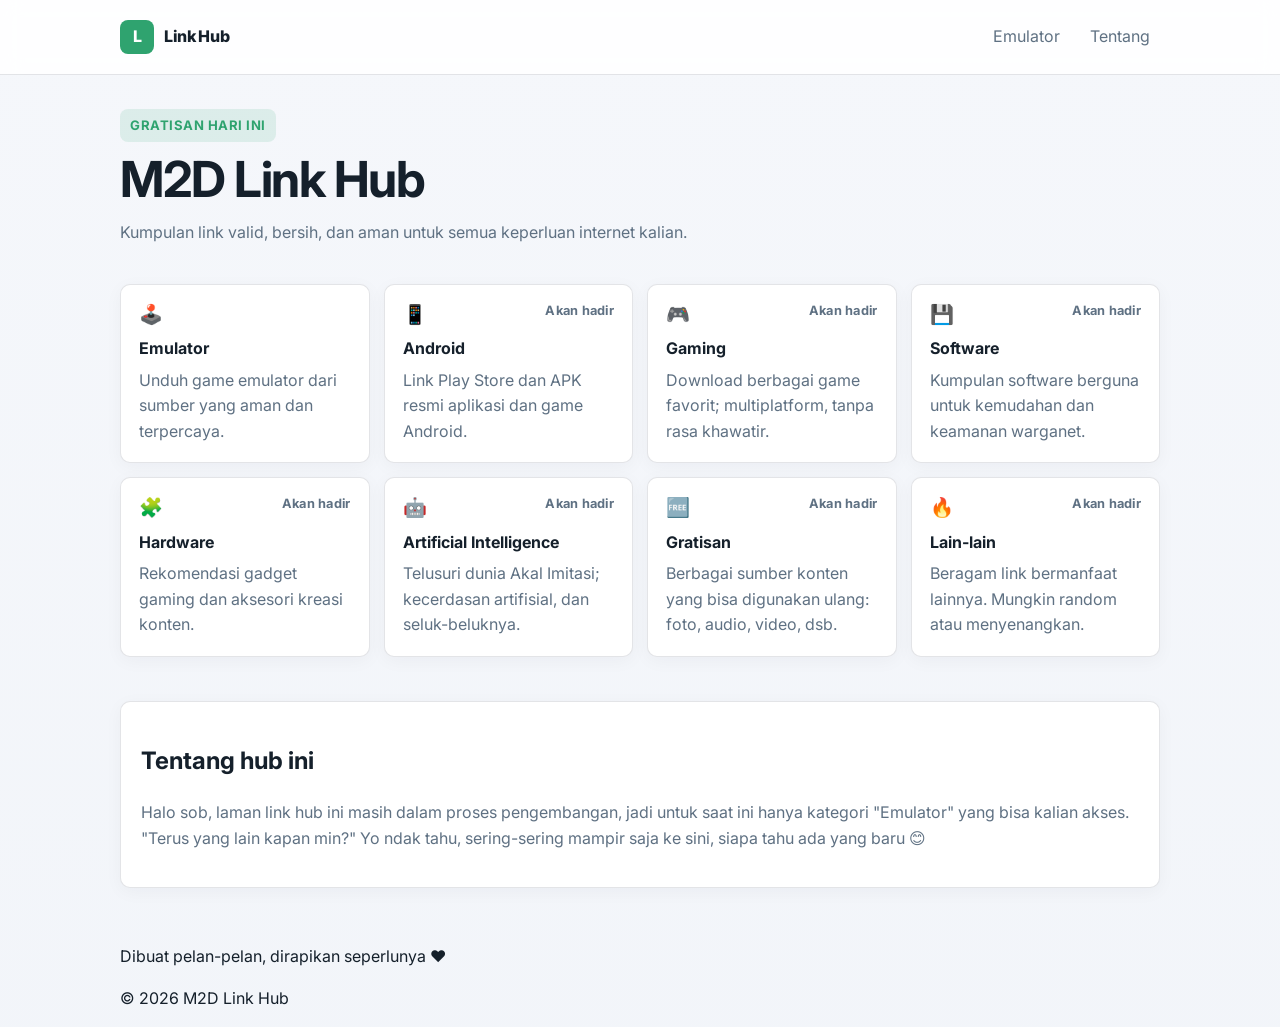
==== index.html @ 76c0b664 "Update index.html Tambah footer." ====
<!DOCTYPE html>
<html lang="id">
<head>
  <meta charset="UTF-8" />
  <meta name="viewport" content="width=device-width, initial-scale=1.0" />
  <title>M2D Link Hub</title>
  <meta name="description" content="Kumpulan link valid, bersih, dan aman untuk semua keperluan internet kalian." />
  <link rel="canonical" href="https://hub.memudahkan.com/">
  <meta name="robots" content="index, follow">
  <meta property="og:type" content="website">
  <meta property="og:site_name" content="M2D Link Hub">
  <meta property="og:locale" content="id_ID">
  <meta property="og:title" content="M2D Link Hub">
  <meta property="og:description" content="Kumpulan link valid, bersih, dan aman untuk semua keperluan internet kalian. Jelajahi emulator, software, AI, Android, hardware, dan kategori lainnya.">
  <meta property="og:url" content="https://hub.memudahkan.com/">
  <meta property="og:image" content="https://hub.memudahkan.com/assets/images/og/m2d-link-hub-preview.png">
  <link rel="preconnect" href="https://fonts.googleapis.com">
  <link rel="preconnect" href="https://fonts.gstatic.com" crossorigin>
  <link href="https://fonts.googleapis.com/css2?family=Inter:wght@400;500;600;700;800&display=swap" rel="stylesheet">
  <link rel="icon" href="/assets/favicon/favicon.ico" sizes="any">
  <link rel="icon" type="image/png" sizes="32x32" href="/assets/favicon/favicon-32x32.png">
  <link rel="icon" type="image/png" sizes="16x16" href="/assets/favicon/favicon-16x16.png">
  <link rel="icon" type="image/png" sizes="48x48" href="/assets/favicon/favicon-48x48.png">
  <link rel="apple-touch-icon" href="/assets/favicon/apple-touch-icon.png">
  <meta name="theme-color" content="#0f1316">
  <link rel="stylesheet" href="/assets/css/shared.css" />
  <link rel="stylesheet" href="/assets/css/home.css" />
</head>
<body class="page page-home">
  <a class="skip-link" href="#main">Skip to content</a>

    <header class="site-header">
    <div class="container topbar">
      <a class="brand" href="/" aria-label="M2D Link Hub home">
        <span class="brand-mark" aria-hidden="true">L</span>
        <span>Link Hub</span>
      </a>

      <nav class="desktop-nav" aria-label="Primary navigation">
        <a href="/emulator/">Emulator</a>
        <a href="https://bio.memudahkan.com/">Tentang</a>
      </nav>

      <div class="mobile-actions">
  <button class="icon-btn menu-toggle" type="button" aria-expanded="false" aria-controls="mobile-menu" aria-label="Buka menu navigasi">
    <svg viewBox="0 0 24 24" class="icon" aria-hidden="true" focusable="false">
      <path d="M4 7h16"></path>
      <path d="M4 12h16"></path>
      <path d="M4 17h16"></path>
    </svg>
  </button>
</div>
    </div>

    <div class="container mobile-menu-shell">
      <div class="mobile-menu" id="mobile-menu">
        <nav class="mobile-nav" aria-label="Mobile navigation">
          <a href="/emulator/">Emulator</a>
          <a href="https://bio.memudahkan.com/">Tentang</a>
        </nav>
      </div>
    </div>
  </header>

  <main id="main">
    <section class="hero" id="top">
      <div class="container hero-inner">
        <p class="eyebrow">Gratisan Hari Ini</p>
        <h1>M2D Link Hub</h1>
        <p class="lead">Kumpulan link valid, bersih, dan aman untuk semua keperluan internet kalian.</p>
      </div>
    </section>

<section class="section" id="categories">
  <div class="container">
    <div class="category-grid">
      <a class="category-card" href="/emulator/">
        <span class="category-emoji" aria-hidden="true">🕹️</span>
        <strong>Emulator</strong>
        <span>Unduh game emulator dari sumber yang aman dan terpercaya.</span>
      </a>

      <article class="category-card is-soon">
        <span class="category-emoji" aria-hidden="true">📱</span>
        <span class="category-meta">Akan hadir</span>
        <strong>Android</strong>
        <span>Link Play Store dan APK resmi aplikasi dan game Android.</span>
      </article>

      <article class="category-card is-soon">
        <span class="category-emoji" aria-hidden="true">🎮</span>
        <span class="category-meta">Akan hadir</span>
        <strong>Gaming</strong>
        <span>Download berbagai game favorit; multiplatform, tanpa rasa khawatir.</span>
      </article>

      <article class="category-card is-soon">
        <span class="category-emoji" aria-hidden="true">💾</span>
        <span class="category-meta">Akan hadir</span>
        <strong>Software</strong>
        <span>Kumpulan software berguna untuk kemudahan dan keamanan warganet.</span>
      </article>

      <article class="category-card is-soon">
        <span class="category-emoji" aria-hidden="true">🧩</span>
        <span class="category-meta">Akan hadir</span>
        <strong>Hardware</strong>
        <span>Rekomendasi gadget gaming dan aksesori kreasi konten.</span>
      </article>

      <article class="category-card is-soon">
        <span class="category-emoji" aria-hidden="true">🤖</span>
        <span class="category-meta">Akan hadir</span>
        <strong>Artificial Intelligence</strong>
        <span>Telusuri dunia Akal Imitasi; kecerdasan artifisial, dan seluk-beluknya.</span>
      </article>

      <article class="category-card is-soon">
        <span class="category-emoji" aria-hidden="true">🆓</span>
        <span class="category-meta">Akan hadir</span>
        <strong>Gratisan</strong>
        <span>Berbagai sumber konten yang bisa digunakan ulang: foto, audio, video, dsb.</span>
      </article>

      <article class="category-card is-soon">
        <span class="category-emoji" aria-hidden="true">🔥</span>
        <span class="category-meta">Akan hadir</span>
        <strong>Lain-lain</strong>
        <span>Beragam link bermanfaat lainnya. Mungkin random atau menyenangkan.</span>
      </article>
    </div>
  </div>
</section>
    

    <section class="section muted-section" id="about">
      <div class="container">
        <div class="about-box">
          <h2>Tentang hub ini</h2>
          <p>Halo sob, laman link hub ini masih dalam proses pengembangan, jadi untuk saat ini hanya kategori "Emulator" yang bisa kalian akses. "Terus yang lain kapan min?" Yo ndak tahu, sering-sering mampir saja ke sini, siapa tahu ada yang baru 😊</p>
        </div>
      </div>
    </section>

<footer class="site-footer">
  <div class="container footer-inner">
    <p>Dibuat pelan-pelan, dirapikan seperlunya ❤</p>
    <p>© 2026 M2D Link Hub</p>
  </div>
</footer>
    
  </main>

  <a class="back-top-floating" href="#top" aria-label="Back to top">🔝</a>

<script>
  const toggle = document.querySelector('.menu-toggle');
  const menu = document.getElementById('mobile-menu');
  const backTop = document.querySelector('.back-top-floating');
  const siteHeader = document.querySelector('.site-header');

  let lastScrollY = window.scrollY;
  let ticking = false;
  const threshold = 10;
  const revealOffset = 80;

  if (toggle && menu) {
    toggle.addEventListener('click', () => {
      const expanded = toggle.getAttribute('aria-expanded') === 'true';
      toggle.setAttribute('aria-expanded', String(!expanded));
      menu.classList.toggle('is-open', !expanded);

      if (siteHeader) {
        siteHeader.classList.remove('is-hidden');
      }
    });

    menu.querySelectorAll('a').forEach(link => {
      link.addEventListener('click', () => {
        toggle.setAttribute('aria-expanded', 'false');
        menu.classList.remove('is-open');

        if (siteHeader) {
          siteHeader.classList.remove('is-hidden');
        }
      });
    });
  }

  const updateBackTop = () => {
    if (!backTop) return;
    if (window.scrollY > 280) {
      backTop.classList.add('is-visible');
    } else {
      backTop.classList.remove('is-visible');
    }
  };

  const updateHeader = () => {
    if (!siteHeader) return;

    const currentScrollY = window.scrollY;
    const menuOpen = toggle && toggle.getAttribute('aria-expanded') === 'true';

    if (menuOpen) {
      siteHeader.classList.remove('is-hidden');
      lastScrollY = currentScrollY;
      return;
    }

    if (currentScrollY <= 0 || currentScrollY < revealOffset) {
      siteHeader.classList.remove('is-hidden');
    } else if (currentScrollY > lastScrollY + threshold) {
      siteHeader.classList.add('is-hidden');
    } else if (currentScrollY < lastScrollY - threshold) {
      siteHeader.classList.remove('is-hidden');
    }

    lastScrollY = currentScrollY;
  };

  const onScroll = () => {
    updateBackTop();

    if (!ticking) {
      window.requestAnimationFrame(() => {
        updateHeader();
        ticking = false;
      });
      ticking = true;
    }
  };

  updateBackTop();
  updateHeader();
  window.addEventListener('scroll', onScroll, { passive: true });
</script>

</body>
</html>
---- assets/css/shared.css ----
:root {
  --bg: #f5f7fb;
  --surface: #ffffff;
  --surface-2: #f0f4f8;
  --line: rgba(24, 39, 56, 0.12);
  --text: #15202b;
  --muted: #5f7183;
  --accent: #2fa36f;
  --accent-soft: rgba(47, 163, 111, 0.12);
  --accent-contrast: #ffffff;
  --radius: 10px;
  --radius-sm: 8px;
  --max: 1040px;
}

@media (prefers-color-scheme: dark) {
  :root {
    --bg: #0f1316;
    --surface: #171d22;
    --surface-2: #1e262d;
    --line: rgba(255, 255, 255, 0.08);
    --text: #eef3f5;
    --muted: #9fb0ba;
    --accent: #3ed29f;
    --accent-soft: rgba(62, 210, 159, 0.12);
    --accent-contrast: #0b1114;
  }
}

* { box-sizing: border-box; }
html { scroll-behavior: smooth; }

body {
  margin: 0;
  font-family: "Inter", system-ui, sans-serif;
  font-size: 16px;
  line-height: 1.6;
  color: var(--text);
  background: linear-gradient(180deg, var(--bg) 0%, color-mix(in srgb, var(--bg) 88%, #dfe7ef 12%) 100%);
}

a { color: inherit; text-decoration: none; }
input, button { font: inherit; }

.skip-link {
  position: absolute;
  left: 16px;
  top: -48px;
  background: var(--accent);
  color: #fff;
  padding: 10px 14px;
  border-radius: var(--radius-sm);
  font-weight: 700;
  z-index: 20;
}

.skip-link:focus { top: 16px; }

.sr-only {
  position: absolute;
  width: 1px;
  height: 1px;
  padding: 0;
  margin: -1px;
  overflow: hidden;
  clip: rect(0, 0, 0, 0);
  white-space: nowrap;
  border: 0;
}

[hidden] { display: none !important; }

.container {
  width: min(calc(100% - 32px), var(--max));
  margin-inline: auto;
}

.site-header {
  position: sticky;
  top: 0;
  z-index: 12;
  border-bottom: 1px solid var(--line);
  background: color-mix(in srgb, var(--surface) 88%, transparent);
  backdrop-filter: blur(10px);
  transition: transform 0.24s ease, background 0.2s ease, border-color 0.2s ease;
  will-change: transform;
}

.site-header.is-hidden {
  transform: translateY(calc(-100% - 1px));
}

.site-header.menu-open,
.site-header.is-anchoring {
  transform: translateY(0);
}

.topbar {
  position: relative;
  display: flex;
  justify-content: space-between;
  align-items: center;
  gap: 16px;
  padding: 16px 0;
}

.brand {
  display: inline-flex;
  align-items: center;
  gap: 10px;
  font-weight: 800;
  letter-spacing: -0.02em;
  flex: 0 0 auto;
  transition: opacity 0.18s ease;
}

.brand-mark {
  width: 34px;
  height: 34px;
  display: grid;
  place-items: center;
  border-radius: var(--radius-sm);
  background: var(--accent);
  color: #fff;
}

.desktop-nav {
  display: flex;
  align-items: center;
  gap: 10px;
  margin-left: 8px;
}

.desktop-nav a,
.mobile-nav a,
.back-top-floating {
  color: var(--muted);
  padding: 8px 10px;
  border-radius: var(--radius-sm);
}

.desktop-nav a:hover,
.desktop-nav a:focus-visible,
.mobile-nav a:hover,
.mobile-nav a:focus-visible,
.back-top-floating:hover,
.back-top-floating:focus-visible {
  color: var(--text);
  background: color-mix(in srgb, var(--surface-2) 88%, transparent);
}

.desktop-search {
  margin-left: auto;
}

.desktop-search input {
  width: min(240px, 30vw);
  height: 40px;
  padding: 0 14px;
  border: 1px solid var(--line);
  border-radius: var(--radius);
  background: color-mix(in srgb, var(--surface-2) 70%, transparent);
  color: var(--text);
}

.desktop-search input::placeholder {
  color: var(--muted);
}

.desktop-search input:focus {
  outline: none;
  border-color: color-mix(in srgb, var(--accent) 55%, var(--line));
  background: var(--surface);
}


.icon-btn {
  width: 42px;
  height: 42px;
  display: inline-flex;
  align-items: center;
  justify-content: center;
  padding: 0;
  border: 1px solid var(--line);
  border-radius: var(--radius);
  background: color-mix(in srgb, var(--surface-2) 60%, transparent);
  color: var(--text);
  cursor: pointer;
  transition: background 0.18s ease, border-color 0.18s ease, color 0.18s ease, transform 0.18s ease, opacity 0.18s ease;
}

.icon-btn:hover,
.icon-btn:focus-visible {
  background: color-mix(in srgb, var(--surface-2) 88%, transparent);
}

.icon-btn:focus-visible {
  outline: none;
  border-color: color-mix(in srgb, var(--accent) 55%, var(--line));
}

.icon-btn:active {
  transform: translateY(1px);
}

.icon-btn .icon,
.menu-toggle .icon {
  width: 18px;
  height: 18px;
  stroke: currentColor;
  stroke-width: 1.9;
  stroke-linecap: round;
  stroke-linejoin: round;
  fill: none;
}

.menu-toggle {
  display: none;
  flex-direction: column;
  justify-content: center;
  gap: 4px;
  width: 42px;
  height: 42px;
  padding: 0;
  border: 1px solid var(--line);
  border-radius: var(--radius);
  background: color-mix(in srgb, var(--surface-2) 60%, transparent);
  color: var(--text);
  cursor: pointer;
}

.menu-toggle.icon-btn {
  gap: 0;
}

.menu-toggle span {
  display: block;
  width: 18px;
  height: 2px;
  margin: 0 auto;
  border-radius: 999px;
  background: currentColor;
  transition: transform 0.24s ease, opacity 0.18s ease;
}

.menu-toggle[aria-expanded="true"] span:nth-child(1) {
  transform: translateY(6px) rotate(45deg);
}

.menu-toggle[aria-expanded="true"] span:nth-child(2) {
  opacity: 0;
}

.menu-toggle[aria-expanded="true"] span:nth-child(3) {
  transform: translateY(-6px) rotate(-45deg);
}

.menu-toggle:hover,
.menu-toggle:focus-visible {
  background: color-mix(in srgb, var(--surface-2) 88%, transparent);
  border-color: color-mix(in srgb, var(--accent) 40%, var(--line));
}

.mobile-menu-shell {
  display: none;
}

.mobile-menu {
  overflow: hidden;
  max-height: 0;
  opacity: 0;
  transform: translateY(-8px);
  transition: max-height 0.28s ease, opacity 0.22s ease, transform 0.22s ease;
}

.mobile-menu.is-open {
  max-height: 260px;
  opacity: 1;
  transform: translateY(0);
}

.mobile-nav {
  display: flex;
  flex-direction: column;
  gap: 6px;
  padding: 10px 0 12px;
}

.hero {
  padding: 34px 0 14px;
}

.hero-inner {
  max-width: var(--max);
  margin-inline: auto;
}

.eyebrow {
  display: inline-block;
  margin: 0 0 10px;
  padding: 6px 10px;
  border-radius: var(--radius-sm);
  background: var(--accent-soft);
  color: var(--accent);
  font-size: 0.82rem;
  font-weight: 700;
  text-transform: uppercase;
  letter-spacing: 0.04em;
}

.hero h1,
.section-head h2 {
  margin: 0;
  letter-spacing: -0.03em;
  text-align: left;
}

.hero h1 {
  font-size: clamp(2rem, 4vw, 3.1rem);
  line-height: 1.1;
}

.lead,
.section-head p,
.meta {
  color: var(--muted);
}

.lead {
  margin: 14px 0 0;
  max-width: 64ch;
}

.section {
  padding: 24px 0 20px;
}

.section-head {
  margin-bottom: 16px;
}

.section-head h2 {
  font-size: clamp(1.28rem, 2.2vw, 1.9rem);
  margin-bottom: 6px;
}

.badge,
.mini-link {
  display: inline-flex;
  align-items: center;
  min-height: 30px;
  padding: 0 10px;
  border-radius: var(--radius-sm);
  font-size: 0.84rem;
  font-weight: 700;
}

.badge {
  background: var(--accent-soft);
  color: var(--accent);
}

.mini-link {
  border: 1px solid var(--line);
  color: var(--text);
  background: color-mix(in srgb, var(--surface-2) 72%, transparent);
}

.mini-link:hover,
.mini-link:focus-visible {
  background: color-mix(in srgb, var(--surface-2) 100%, transparent);
  border-color: color-mix(in srgb, var(--accent) 45%, var(--line));
}

.back-top-floating {
  position: fixed;
  right: 16px;
  bottom: 16px;
  z-index: 10;
  border: 1px solid var(--line);
  background: color-mix(in srgb, var(--surface) 94%, transparent);
  backdrop-filter: blur(10px);
  opacity: 0;
  pointer-events: none;
  transform: translateY(8px);
  transition: opacity 0.2s ease, transform 0.2s ease, background 0.2s ease;
}

.back-top-floating.is-visible {
  opacity: 1;
  pointer-events: auto;
  transform: translateY(0);
}

@media (max-width: 640px) {
  .desktop-nav,
  .desktop-search {
    display: none;
  }

  .menu-toggle,
  .mobile-menu-shell {
    display: block;
  }

  .menu-toggle {
    display: inline-flex;
  }

  .hero h1 {
    max-width: 100%;
  }

  .back-top-floating {
    right: 12px;
    bottom: 12px;
    font-size: 0.92rem;
  }
}
---- assets/css/home.css ----
.page-home .mobile-search {
  display: none;
}

.page-home .mobile-actions {
  display: none;
  align-items: center;
  gap: 8px;
  margin-left: auto;
  flex: 0 0 auto;
}

.page-home .menu-toggle {
  flex: 0 0 auto;
}

@media (max-width: 640px) {
  .page-home .mobile-actions {
    display: flex;
  }

  .page-home .topbar {
    gap: 12px;
  }
}

.page-home .mobile-search input {
  width: 100%;
  height: 40px;
  padding: 0 14px;
  border: 1px solid var(--line);
  border-radius: var(--radius);
  background: color-mix(in srgb, var(--surface-2) 70%, transparent);
  color: var(--text);
}

.page-home .mobile-search input::placeholder {
  color: var(--muted);
}

.page-home .mobile-search input:focus {
  outline: none;
  border-color: color-mix(in srgb, var(--accent) 55%, var(--line));
  background: var(--surface);
}

.page-home .hero h1,
.page-home .about-box h2,
.page-home .card-body h3 {
  text-align: left;
}

.page-home .hero h1 {
  max-width: 12ch;
}

.page-home .category-grid,
.page-home .card-grid {
  display: grid;
  gap: 14px;
}

.page-home .category-grid {
  grid-template-columns: repeat(4, minmax(0, 1fr));
}

.page-home .card-grid {
  grid-template-columns: repeat(3, minmax(0, 1fr));
}

.page-home .category-card,
.page-home .resource-card,
.page-home .about-box {
  border: 1px solid var(--line);
  background: var(--surface);
  border-radius: var(--radius);
  box-shadow: 0 4px 18px rgba(15, 23, 42, 0.04);
}

@media (prefers-color-scheme: dark) {
  .page-home .category-card,
  .page-home .resource-card,
  .page-home .about-box {
    box-shadow: none;
  }
}

.page-home .category-card {
  position: relative;
  display: block;
  padding: 20px 18px 18px;
  min-height: 128px;
}

.page-home .category-emoji {
  display: block;
  margin-bottom: 12px;
  font-size: 1.2rem;
  line-height: 1;
}

.page-home .category-meta {
  position: absolute;
  top: 20px;
  right: 18px;
  color: var(--muted);
  font-size: 0.8rem;
  font-weight: 700;
  line-height: 1;
  letter-spacing: 0.02em;
}

.page-home .category-card strong,
.page-home .card-body h3 {
  display: block;
  margin-bottom: 6px;
}

.page-home .category-card span:last-child,
.page-home .card-body p,
.page-home .about-box p {
  color: var(--muted);
}

.page-home a.category-card:hover,
.page-home a.category-card:focus-visible,
.page-home .resource-card:hover {
  border-color: color-mix(in srgb, var(--accent) 35%, var(--line));
  background: color-mix(in srgb, var(--surface) 82%, var(--surface-2));
}

.page-home .category-card.is-soon {
  cursor: default;
}

.page-home .resource-card {
  padding: 0;
  overflow: hidden;
}

.page-home .card-body {
  padding: 18px 18px 14px;
}

.page-home .card-head {
  display: flex;
  justify-content: space-between;
  gap: 10px;
  align-items: center;
  margin-bottom: 12px;
}

.page-home .sub-links {
  display: flex;
  flex-wrap: wrap;
  gap: 8px;
  padding: 0 18px 18px;
}

.page-home .muted-section {
  padding-bottom: 40px;
}

.page-home .about-box {
  padding: 20px;
}

@media (max-width: 920px) {
  .page-home .category-grid {
    grid-template-columns: repeat(2, minmax(0, 1fr));
  }

  .page-home .card-grid {
    grid-template-columns: repeat(2, minmax(0, 1fr));
  }

  .page-home .desktop-search input {
    width: 200px;
  }
}

@media (max-width: 640px) {
  .page-home .mobile-search {
    display: block;
    padding-top: 4px;
  }

  .page-home .category-grid,
  .page-home .card-grid {
    grid-template-columns: 1fr;
  }

  .page-home .card-head {
    flex-wrap: wrap;
    align-items: flex-start;
  }
}
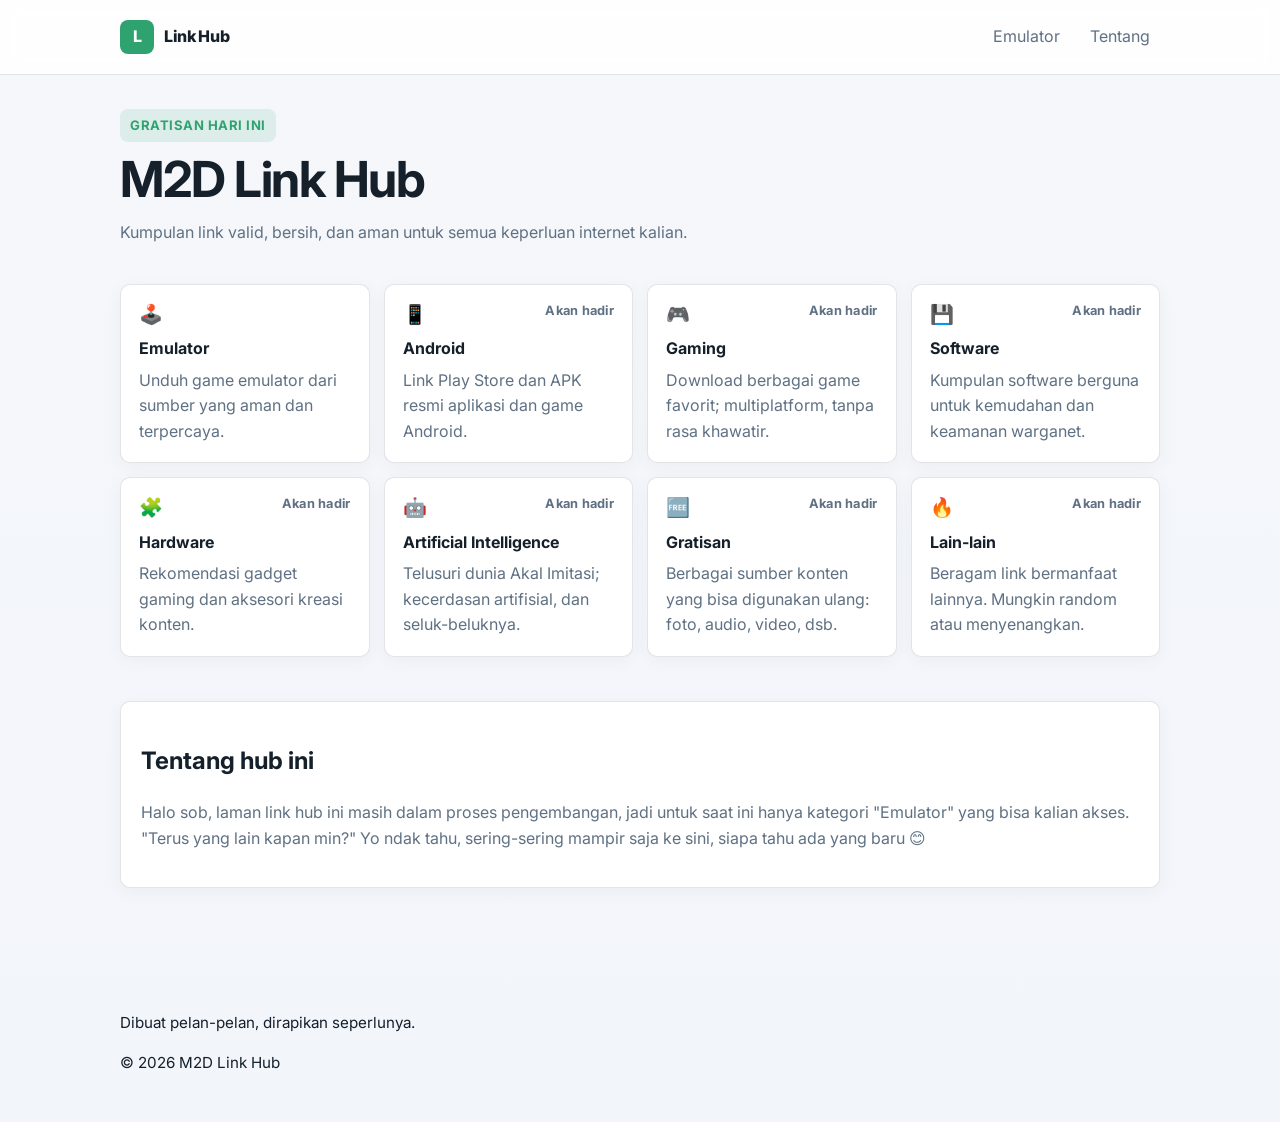
==== commit 0c24c67f: "Update index.html" ====
--- a/index.html
+++ b/index.html
@@ -144,7 +144,7 @@
 
 <footer class="site-footer">
   <div class="container footer-inner">
-    <p>Dibuat pelan-pelan, dirapikan seperlunya ❤</p>
+    <p>Dibuat pelan-pelan, dirapikan seperlunya.</p>
     <p>© 2026 M2D Link Hub</p>
   </div>
 </footer>
--- a/assets/css/shared.css
+++ b/assets/css/shared.css
@@ -392,6 +392,21 @@
   transform: translateY(0);
 }
 
+.site-footer {
+  margin-top: 3rem;
+  border-top: 1px solid var(--border-color);
+}
+
+.footer-inner {
+  padding: 1.25rem 0 2rem;
+  color: var(--text-muted);
+  font-size: 0.95rem;
+}
+
+.footer-inner p + p {
+  margin-top: 0.35rem;
+}
+
 @media (max-width: 640px) {
   .desktop-nav,
   .desktop-search {
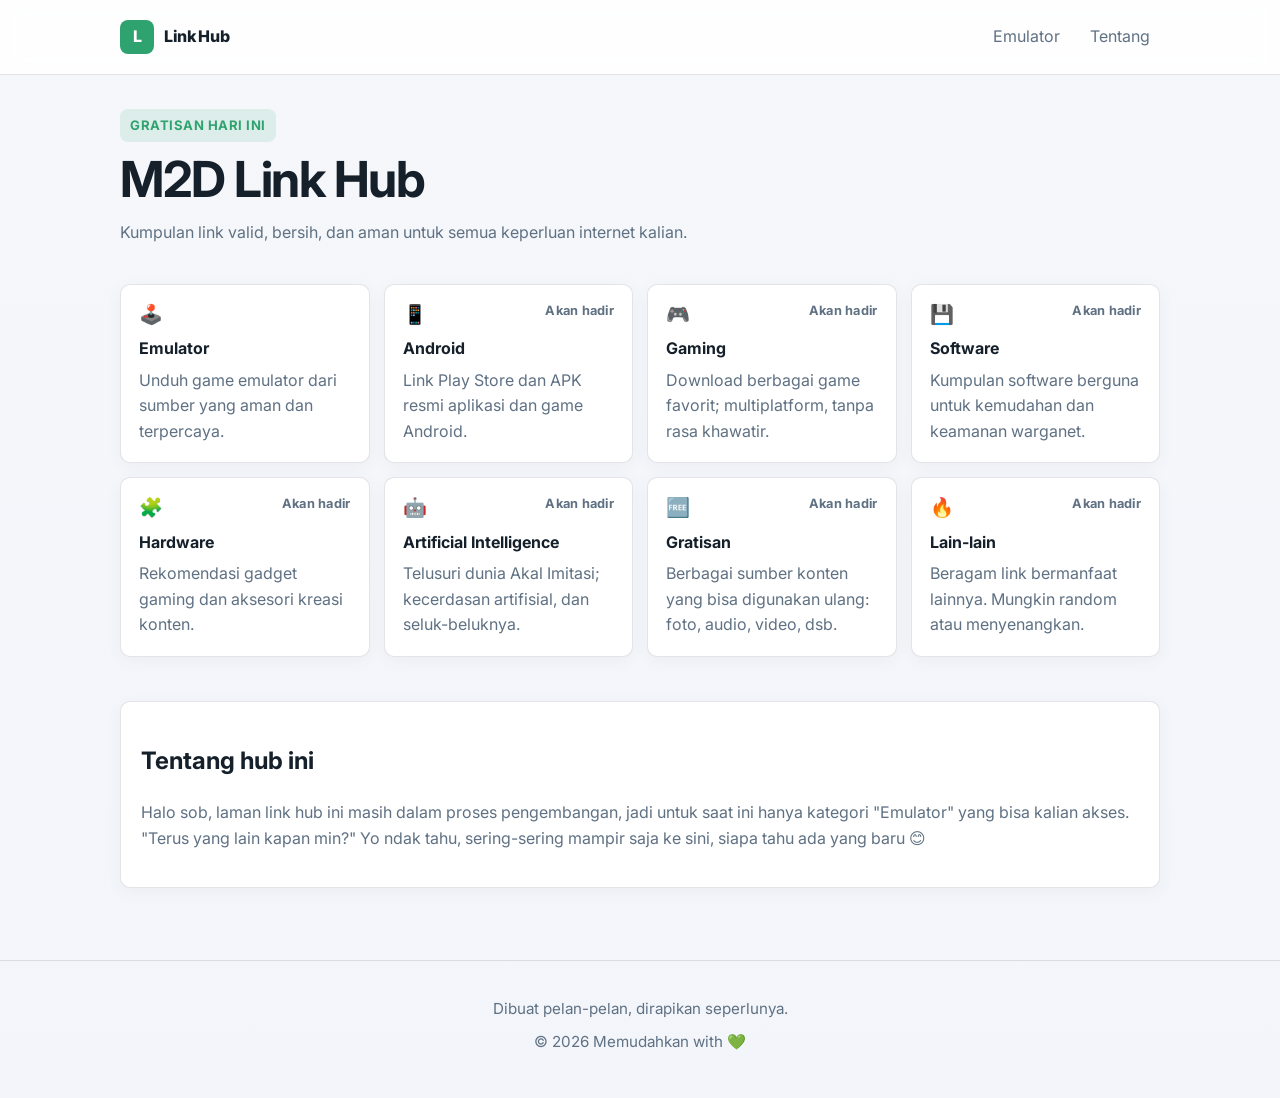
==== commit e63f5e0c: "Update index.html Memudahkan with 💚" ====
--- a/index.html
+++ b/index.html
@@ -145,7 +145,7 @@
 <footer class="site-footer">
   <div class="container footer-inner">
     <p>Dibuat pelan-pelan, dirapikan seperlunya.</p>
-    <p>© 2026 M2D Link Hub</p>
+    <p>© 2026 Memudahkan with 💚</p>
   </div>
 </footer>
     
--- a/assets/css/shared.css
+++ b/assets/css/shared.css
@@ -393,18 +393,23 @@
 }
 
 .site-footer {
-  margin-top: 3rem;
-  border-top: 1px solid var(--border-color);
+  margin-top: 32px;
+  border-top: 1px solid var(--line);
 }
 
 .footer-inner {
-  padding: 1.25rem 0 2rem;
-  color: var(--text-muted);
+  padding: 36px 0 44px;
+  text-align: center;
+  color: var(--muted);
   font-size: 0.95rem;
 }
 
+.footer-inner p {
+  margin: 0;
+}
+
 .footer-inner p + p {
-  margin-top: 0.35rem;
+  margin-top: 8px;
 }
 
 @media (max-width: 640px) {
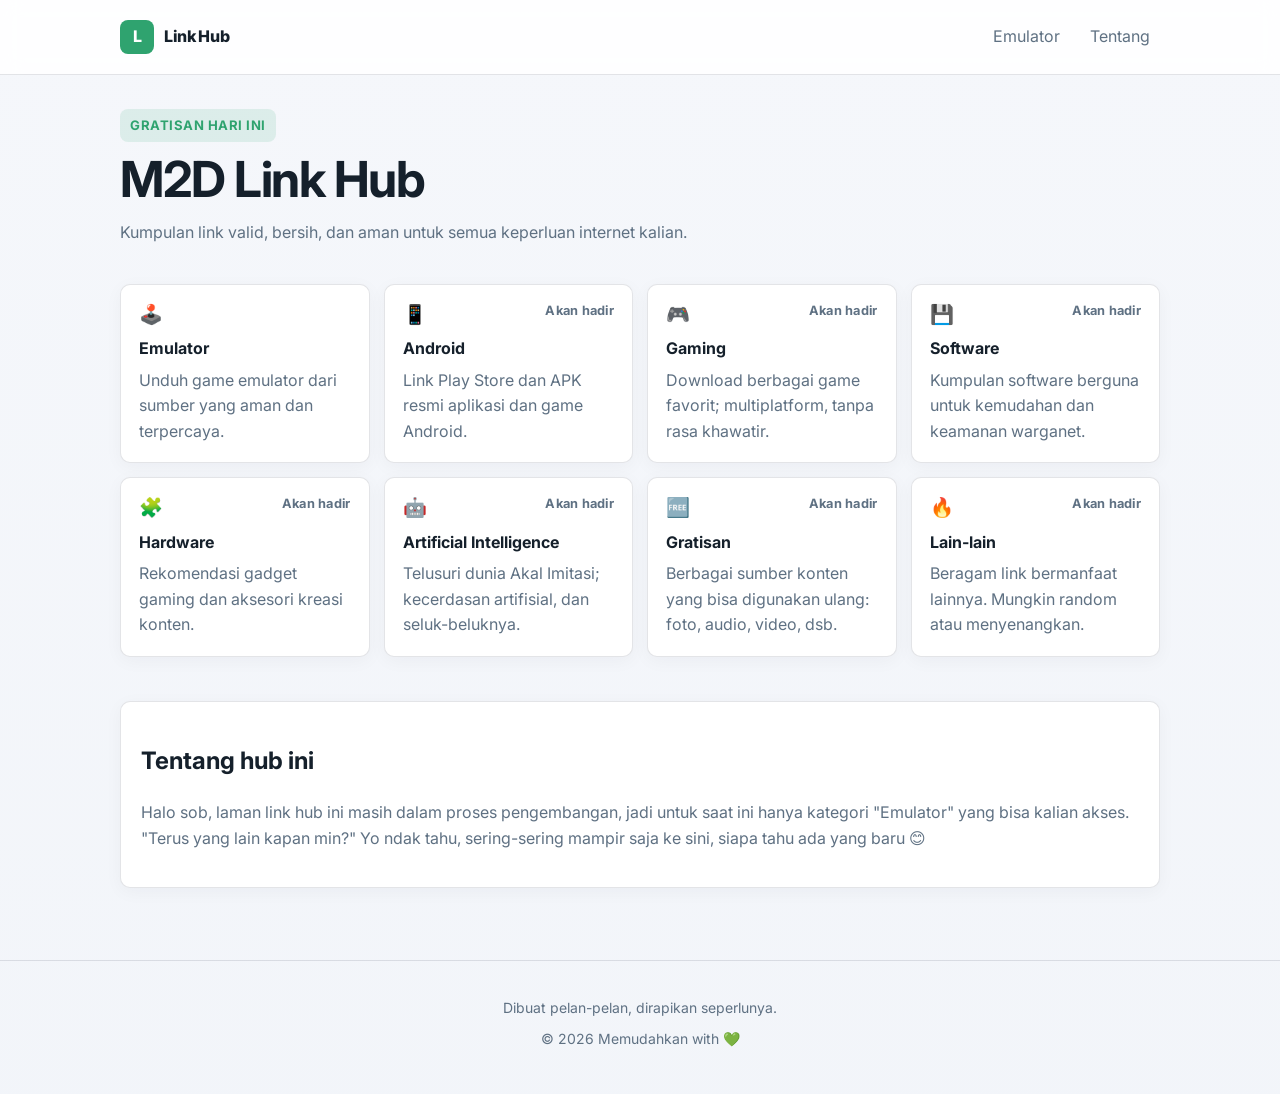
==== commit c79888db: "Update index.html  <a class="back-top-floating" href="#top" aria-label="Back to top">🔝</a>" ====
--- a/index.html
+++ b/index.html
@@ -151,7 +151,7 @@
     
   </main>
 
-  <a class="back-top-floating" href="#top" aria-label="Back to top">🔝</a>
+ 
 
 <script>
   const toggle = document.querySelector('.menu-toggle');
--- a/assets/css/shared.css
+++ b/assets/css/shared.css
@@ -401,7 +401,7 @@
   padding: 36px 0 44px;
   text-align: center;
   color: var(--muted);
-  font-size: 0.95rem;
+  font-size: 14px;
 }
 
 .footer-inner p {
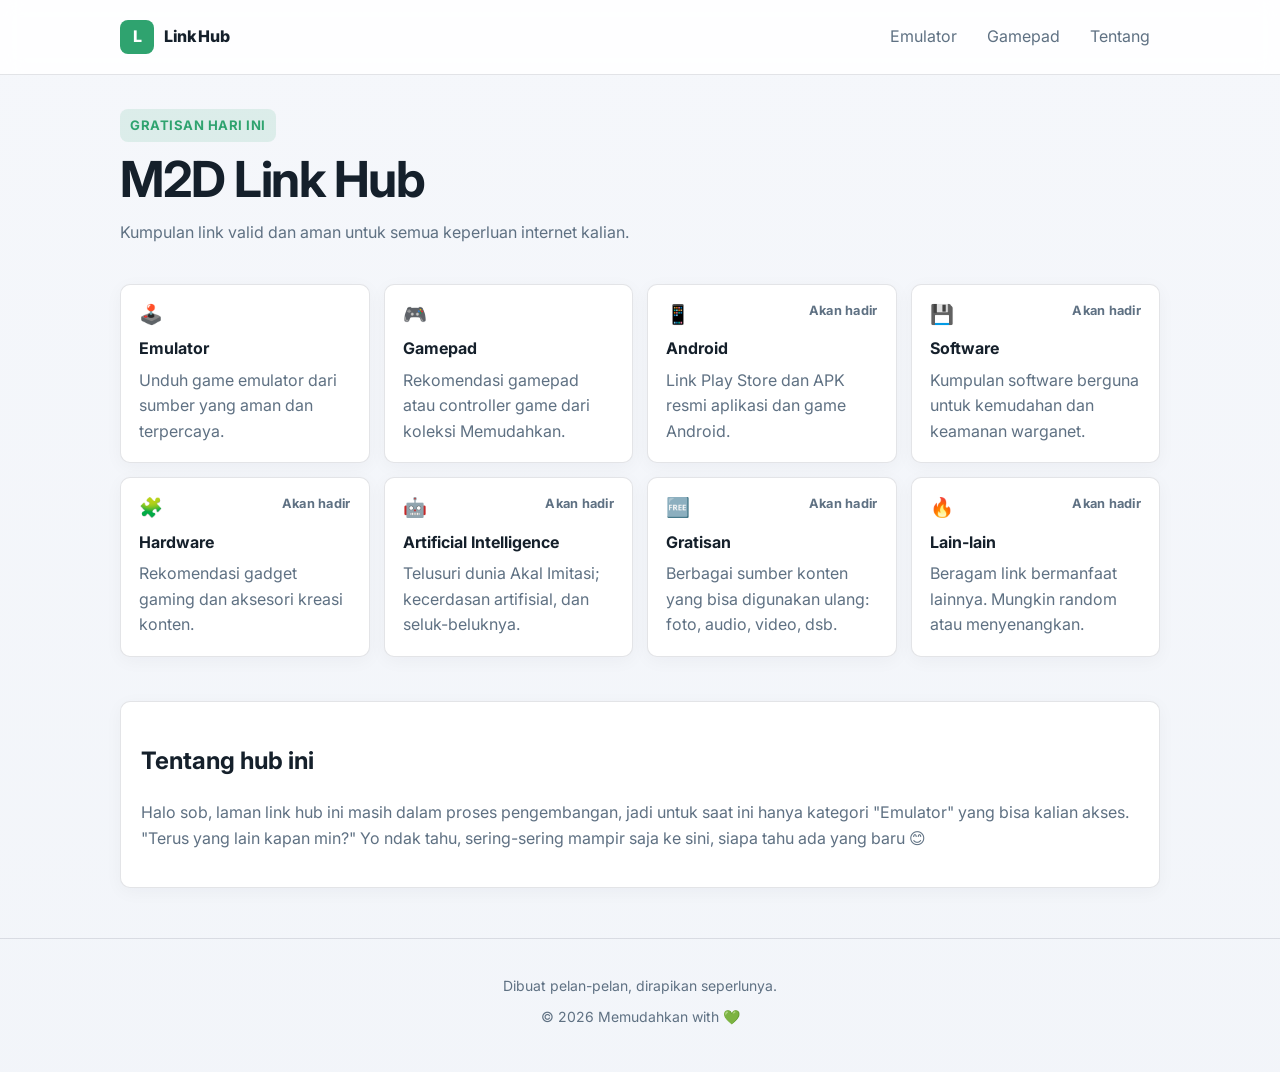
==== commit bfd788b0: "Update index.html Gamepad live!" ====
--- a/index.html
+++ b/index.html
@@ -38,6 +38,7 @@
 
       <nav class="desktop-nav" aria-label="Primary navigation">
         <a href="/emulator/">Emulator</a>
+        <a href="/Gamepad/">Gamepad</a>
         <a href="https://bio.memudahkan.com/">Tentang</a>
       </nav>
 
@@ -56,6 +57,7 @@
       <div class="mobile-menu" id="mobile-menu">
         <nav class="mobile-nav" aria-label="Mobile navigation">
           <a href="/emulator/">Emulator</a>
+          <a href="/Gamepad/">Gamepad</a>
           <a href="https://bio.memudahkan.com/">Tentang</a>
         </nav>
       </div>
@@ -67,7 +69,7 @@
       <div class="container hero-inner">
         <p class="eyebrow">Gratisan Hari Ini</p>
         <h1>M2D Link Hub</h1>
-        <p class="lead">Kumpulan link valid, bersih, dan aman untuk semua keperluan internet kalian.</p>
+        <p class="lead">Kumpulan link valid dan aman untuk semua keperluan internet kalian.</p>
       </div>
     </section>
 
@@ -80,18 +82,17 @@
         <span>Unduh game emulator dari sumber yang aman dan terpercaya.</span>
       </a>
 
+      <a class="category-card" href="/gamepad/">
+        <span class="category-emoji" aria-hidden="true">🎮</span>
+        <strong>Gamepad</strong>
+        <span>Rekomendasi gamepad atau controller game dari koleksi Memudahkan.</span>
+      </a>
+
       <article class="category-card is-soon">
         <span class="category-emoji" aria-hidden="true">📱</span>
         <span class="category-meta">Akan hadir</span>
         <strong>Android</strong>
         <span>Link Play Store dan APK resmi aplikasi dan game Android.</span>
-      </article>
-
-      <article class="category-card is-soon">
-        <span class="category-emoji" aria-hidden="true">🎮</span>
-        <span class="category-meta">Akan hadir</span>
-        <strong>Gaming</strong>
-        <span>Download berbagai game favorit; multiplatform, tanpa rasa khawatir.</span>
       </article>
 
       <article class="category-card is-soon">
--- a/assets/css/shared.css
+++ b/assets/css/shared.css
@@ -393,7 +393,7 @@
 }
 
 .site-footer {
-  margin-top: 32px;
+  margin-top: 10px;
   border-top: 1px solid var(--line);
 }
 
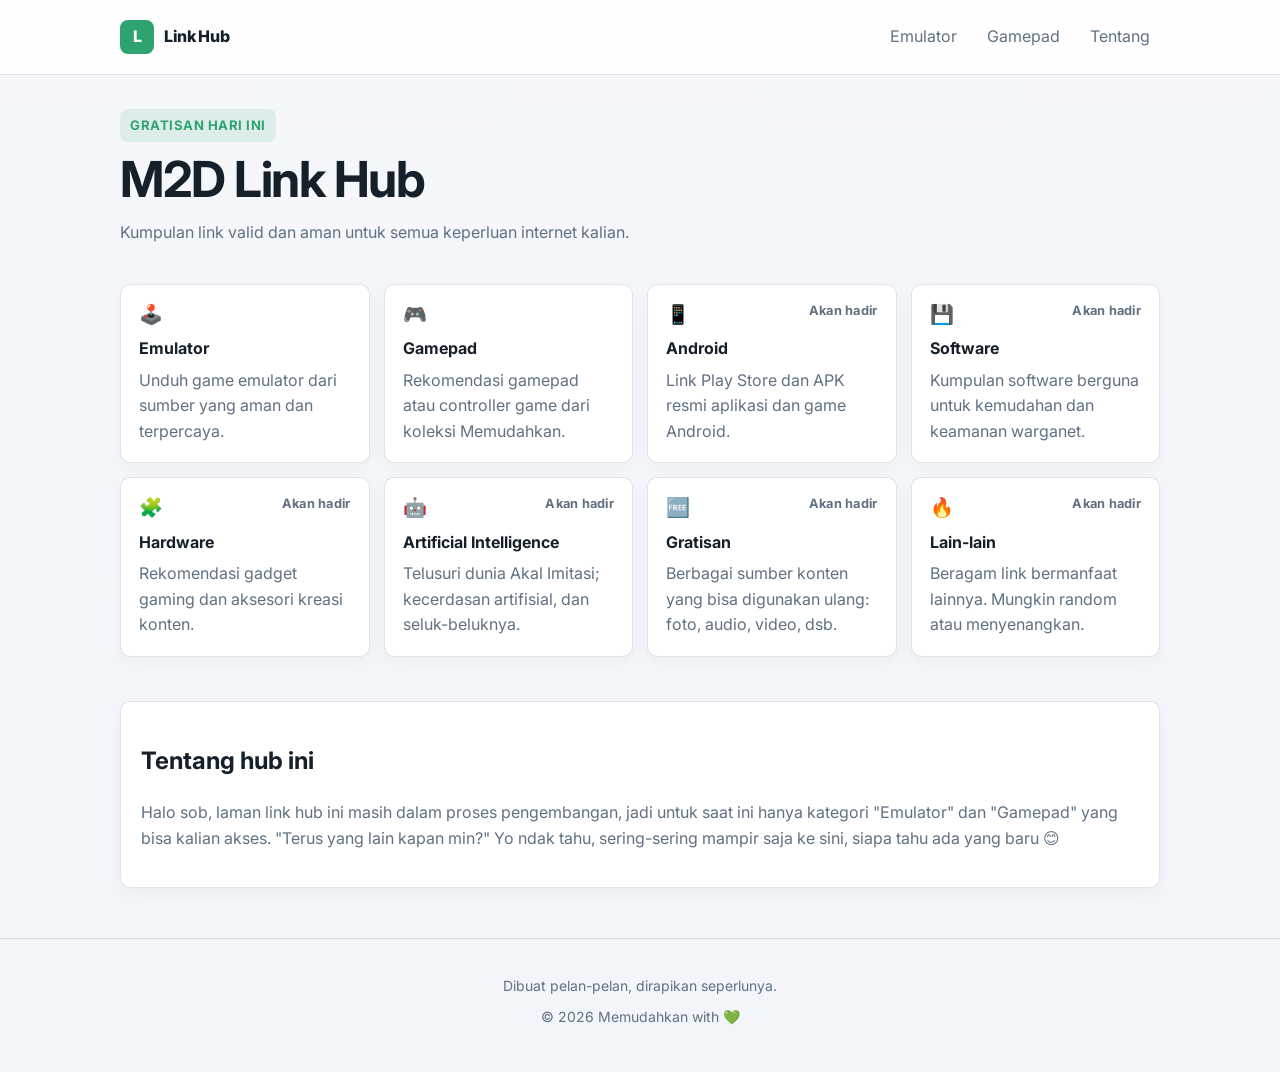
==== commit 2b9fee09: "Update index.html Tentang hub - Gamepad." ====
--- a/index.html
+++ b/index.html
@@ -38,7 +38,7 @@
 
       <nav class="desktop-nav" aria-label="Primary navigation">
         <a href="/emulator/">Emulator</a>
-        <a href="/Gamepad/">Gamepad</a>
+        <a href="/gamepad/">Gamepad</a>
         <a href="https://bio.memudahkan.com/">Tentang</a>
       </nav>
 
@@ -57,7 +57,7 @@
       <div class="mobile-menu" id="mobile-menu">
         <nav class="mobile-nav" aria-label="Mobile navigation">
           <a href="/emulator/">Emulator</a>
-          <a href="/Gamepad/">Gamepad</a>
+          <a href="/gamepad/">Gamepad</a>
           <a href="https://bio.memudahkan.com/">Tentang</a>
         </nav>
       </div>
@@ -138,7 +138,7 @@
       <div class="container">
         <div class="about-box">
           <h2>Tentang hub ini</h2>
-          <p>Halo sob, laman link hub ini masih dalam proses pengembangan, jadi untuk saat ini hanya kategori "Emulator" yang bisa kalian akses. "Terus yang lain kapan min?" Yo ndak tahu, sering-sering mampir saja ke sini, siapa tahu ada yang baru 😊</p>
+          <p>Halo sob, laman link hub ini masih dalam proses pengembangan, jadi untuk saat ini hanya kategori "Emulator" dan "Gamepad" yang bisa kalian akses. "Terus yang lain kapan min?" Yo ndak tahu, sering-sering mampir saja ke sini, siapa tahu ada yang baru 😊</p>
         </div>
       </div>
     </section>
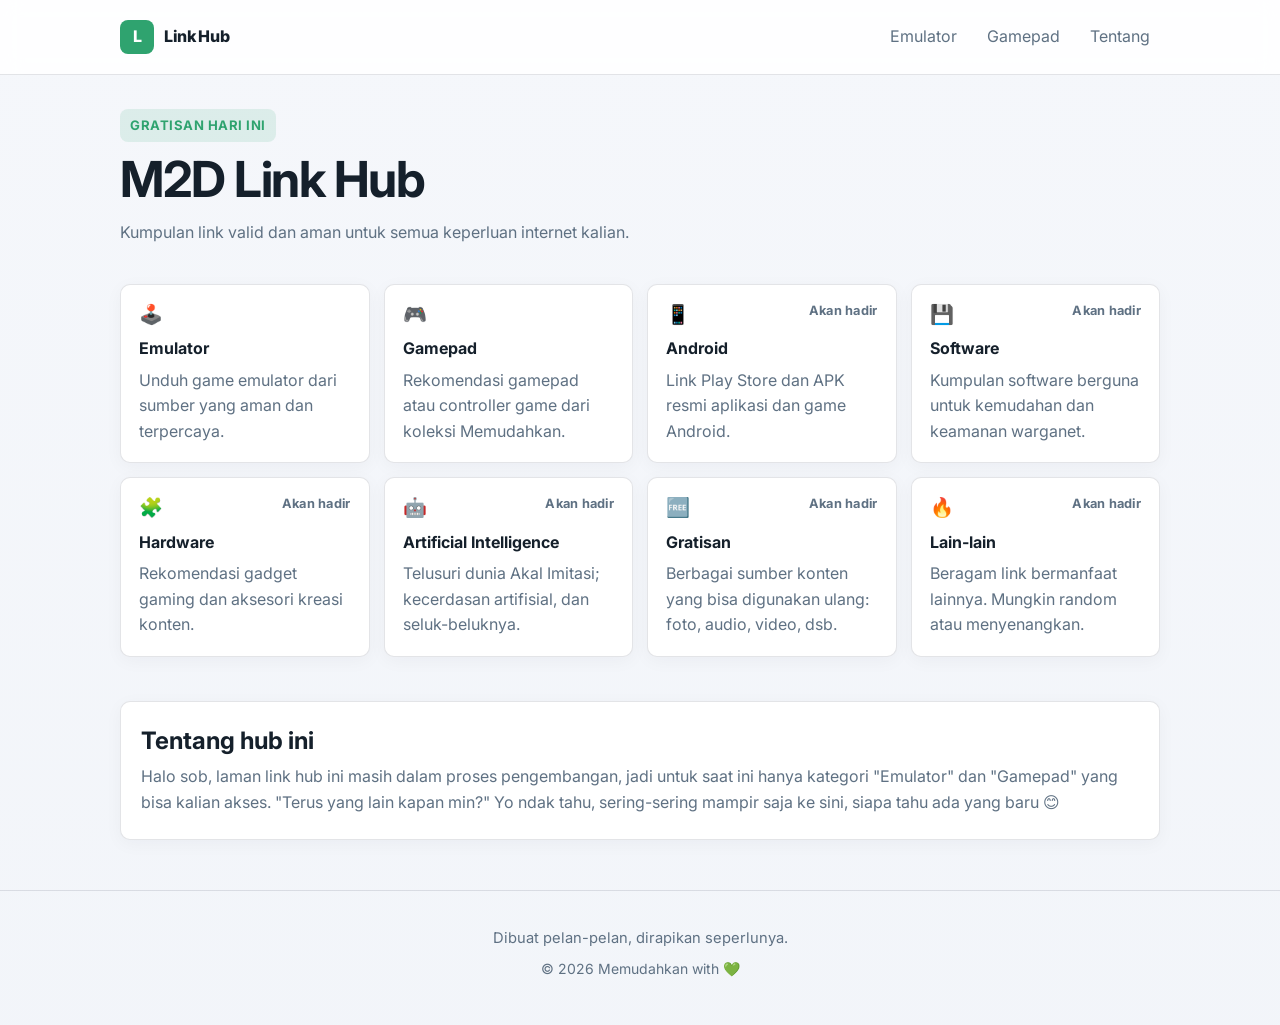
==== commit dffe71b0: "Update index.html Tambah link di footer." ====
--- a/index.html
+++ b/index.html
@@ -146,7 +146,7 @@
 <footer class="site-footer">
   <div class="container footer-inner">
     <p>Dibuat pelan-pelan, dirapikan seperlunya.</p>
-    <p>© 2026 Memudahkan with 💚</p>
+    <p>© 2026 <a href="https://www.memudahkan.com/">Memudahkan</a> with 💚</p>
   </div>
 </footer>
     
--- a/assets/css/shared.css
+++ b/assets/css/shared.css
@@ -1,3 +1,4 @@
+/* M2D Link Hub Shared v2 - 04/06/2026 */
 :root {
   --bg: #f5f7fb;
   --surface: #ffffff;
@@ -437,3 +438,43 @@
     font-size: 0.92rem;
   }
 }
+
+.section-head p {
+margin-top:0;
+}
+
+.footer-inner p:first-child {
+  color: var(--muted);
+  font-size: 0.92rem;
+  line-height: 1.55;
+}
+
+.footer-inner p:first-child a {
+  text-decoration: underline;
+  text-underline-offset: 5px;
+  position: relative;
+  color: inherit;
+  font-weight: inherit;
+  white-space: nowrap;
+  transition: text-decoration-color .2s ease;
+}
+
+.footer-inner p:first-child a:hover,
+.footer-inner p:first-child a:focus-visible {
+  color: var(--text);
+  text-decoration-color: transparent;
+}
+
+.footer-inner p:last-child a {
+  color: inherit;
+  text-decoration-line: underline;
+  text-decoration-color: transparent;
+  text-underline-offset: 5px;
+  transition: text-decoration-color .2s ease;
+}
+
+.footer-inner p:last-child a:hover,
+.footer-inner p:last-child a:focus-visible {
+  color: var(--text);
+  text-decoration-color: currentColor;
+}
--- a/assets/css/home.css
+++ b/assets/css/home.css
@@ -195,3 +195,8 @@
     align-items: flex-start;
   }
 }
+
+.about-box :is(h2, p) {
+    margin: 0 0 4px;
+}
+
